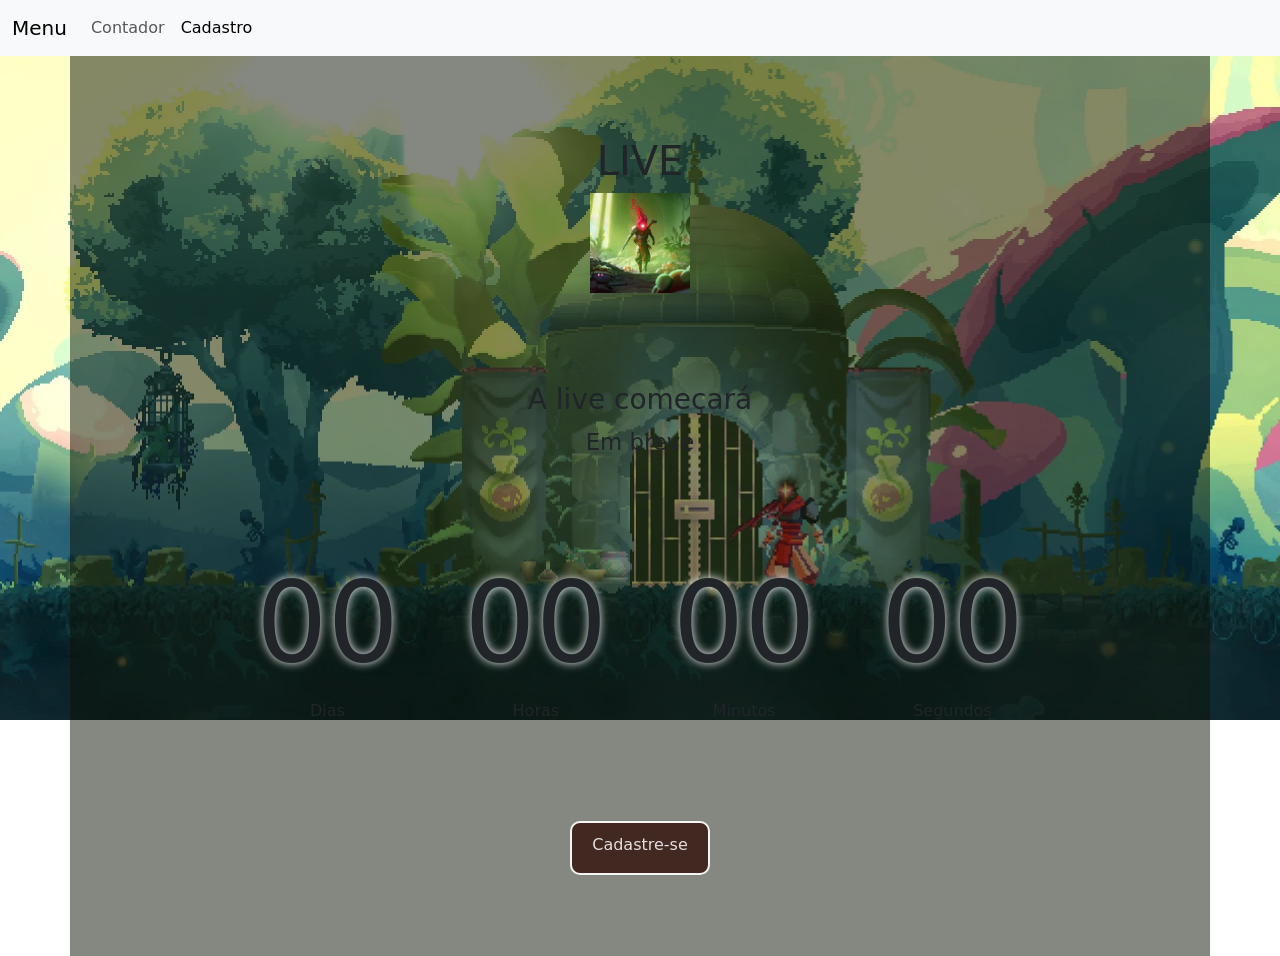
==== index.html @ 57c59562 "Aula 19/08" ====
<!DOCTYPE html>
<html lang="pt-br">
<head>
    <meta charset="UTF-8">
    <meta name="viewport" content="width=device-width, initial-scale=1.0">
    <link rel="stylesheet" href="/css/style.css">
    <link rel="stylesheet" href="/css/bootstrap.css">
    <script src="js/bootstrap.js"></script>
    <title>Contador</title>
</head>
<body>
    <nav class="navbar navbar-expand-lg bg-body-tertiary">
        <div class="container-fluid">
            <a class="navbar-brand" href="#">Menu</a>
            <button class="navbar-toggler" type="button" data-bs-toggle="collapse" data-bs-target="#navbarNav"
                aria-controls="navbarNav" aria-expanded="false" aria-label="Toggle navigation">
                <span class="navbar-toggler-icon"></span>
            </button>
            <div class="collapse navbar-collapse" id="navbarNav">
                <ul class="navbar-nav">
                    <li class="nav-item">
                        <a class="nav-link" href="index.html">Contador</a>
                    </li>
                    <li class="nav-item">
                        <a class="nav-link active" aria-current="page" href="cadastro.html">Cadastro</a>
                    </li>
            </div>
        </div>
    </nav>


    <div class="container">
        <div class='title'>            
            <h1>LIVE</h1>
            <img class="eu" src="assets/images.jpg" alt="eu">
            <h3>A live começará</h3>
            <p>Em breve</p>
        </div>

        <div class="countdown">
            <div >
                <h1 id="dias">00</h1>
                <p>Dias</p>
            </div>
            <div>
                <h1 id="horas">00</h1>
                <p>Horas</p>
            </div>
            <div>
                <h1  id="minutos">00</h1>
                <p>Minutos</p>
            </div>
            <div>
                <h1 id="segundos">00</h1>
                <p>Segundos</p>
            </div>
        </div>

        <div class='button' id='btnCadastrar'>            
            <p>Cadastre-se</p>
        </div>
    </div>

    <script src="js/script.js"></script>
</body>
</html>
---- css/style.css ----
*{
    margin:0;
    padding: 0;
    box-sizing: border-box;
}
.eu{
    width: 100px;
    margin-bottom: 90px;
}

body{
    /* background-image: url('/assets/bg-contador.png');  */
    background-image: url(../assets/dead.webp);
    /* background-image: url('./bg-contador.png'); */
    background-size: 100%;
    background-repeat: no-repeat;
    color: whitesmoke;
    font-family: 'Montserrat', sans-serif;
    /* user-select: none; */
}
.normal{
    background-color: #ffff;
}
.container{
    display: flex;
    flex-direction: column;
    width: 100vw;
    height: 100vh;
    align-items: center;
    justify-content: space-evenly;
    text-align: center;
    background-color: #0d130480;
}

h3{
    font-size: 20px;
}
.title {
    font-size: calc(10px + 3vw);
}

.title p {
    font-size: calc(10px + 1vw);
}

.countdown{
    display: flex;
    width: 60vw;
    justify-content: space-between;
    flex-wrap: wrap;
}

.countdown h1{
    font-size: calc(10px + 8vw);
    text-shadow: 0 0 10px  whitesmoke;
}

.button{
    background-color: rgb(65, 40, 33);
    color: rgb(228, 222, 222);
    padding-top: 10px;
    padding-right: 20px;
    padding-left: 20px;
    cursor: pointer;
    border: solid 2px whitesmoke;
    border-radius: 10px;
}

.button:hover {
    background-color: rgb(82, 53, 45);
    color: whitesmoke;
}
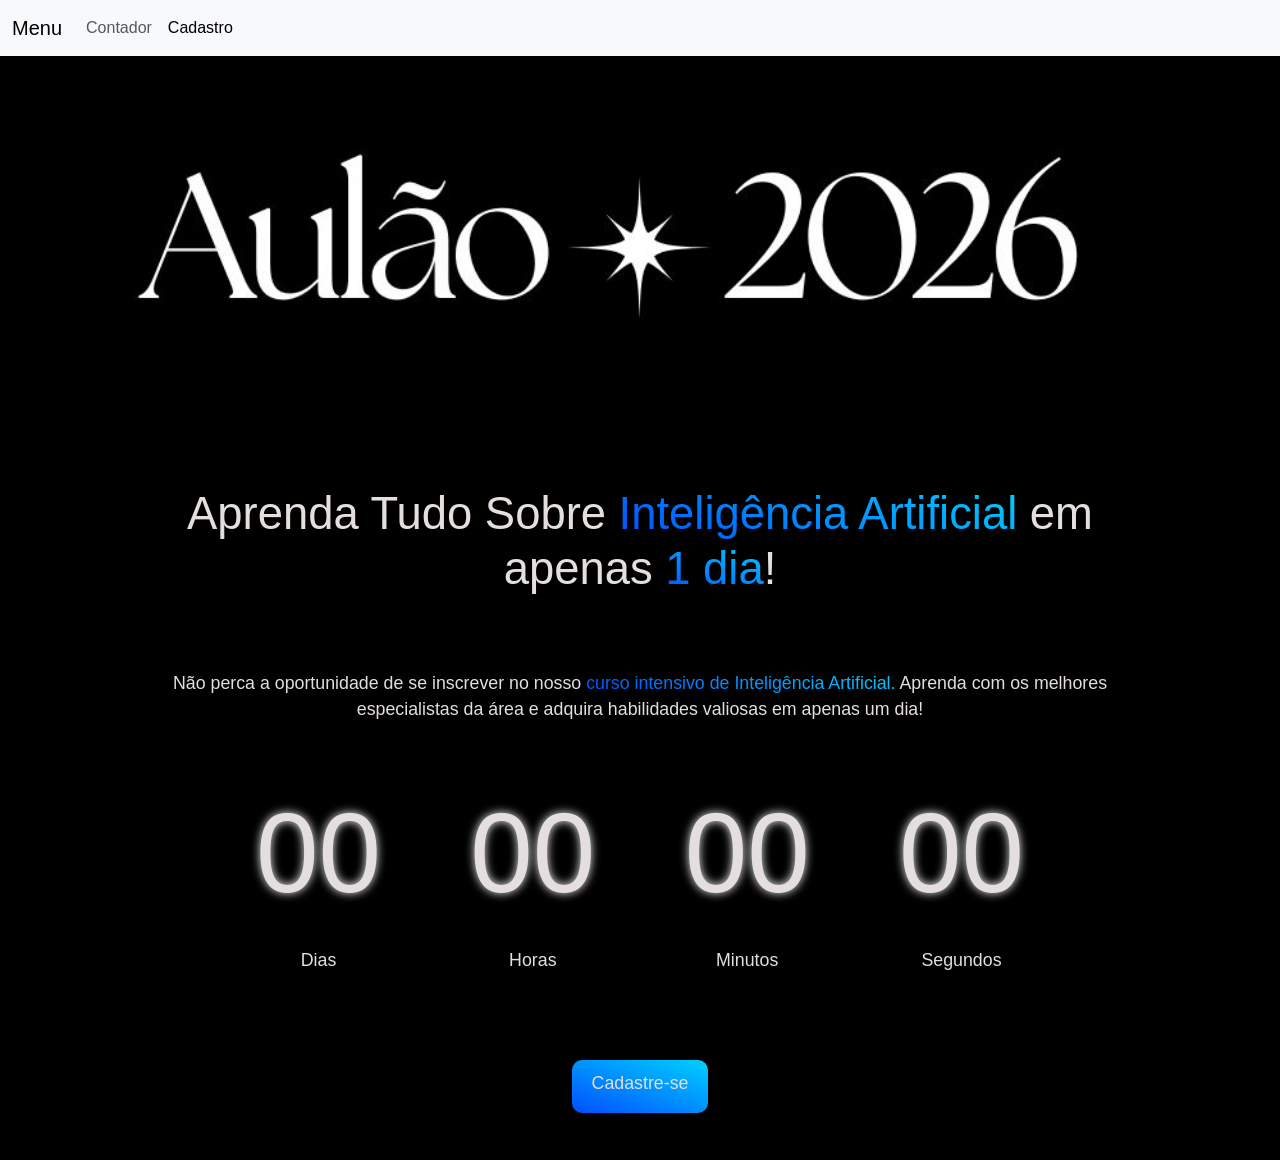
==== commit ac9161fa: "Aula 26/08 Desenvolvimento da página index" ====
--- a/index.html
+++ b/index.html
@@ -1,13 +1,15 @@
 <!DOCTYPE html>
 <html lang="pt-br">
+
 <head>
     <meta charset="UTF-8">
     <meta name="viewport" content="width=device-width, initial-scale=1.0">
-    <link rel="stylesheet" href="/css/style.css">
     <link rel="stylesheet" href="/css/bootstrap.css">
+    <link rel="stylesheet" href="/css/index.css">
     <script src="js/bootstrap.js"></script>
     <title>Contador</title>
 </head>
+
 <body>
     <nav class="navbar navbar-expand-lg bg-body-tertiary">
         <div class="container-fluid">
@@ -28,17 +30,26 @@
         </div>
     </nav>
 
+    <div id="carouselExampleSlidesOnly" class="carousel slide" data-bs-ride="carousel">
+        <div class="carousel-inner">
+            <div class="carousel-item active">
+                <img src="assets/Aulão.jpg" class="d-block w-100" alt="Imagem Carrosel 1">
+            </div>
+            <div class="carousel-item">
+                <img src="assets/TudoSobre.jpg" class="d-block w-100" alt="Imagem Carrosel 2">
+            </div>
+            <div class="carousel-item">
+                <img src="assets/Implantacao.jpg" class="d-block w-100" alt="Imagem Carrosel 3">
+            </div>
+        </div>
+    </div>
 
     <div class="container">
-        <div class='title'>            
-            <h1>LIVE</h1>
-            <img class="eu" src="assets/images.jpg" alt="eu">
-            <h3>A live começará</h3>
-            <p>Em breve</p>
-        </div>
+        <h1>Aprenda Tudo Sobre <span class="destaque">Inteligência Artificial</span> em apenas <span class="destaque">1 dia</span>!</h1>
+        <p>Não perca a oportunidade de se inscrever no nosso <span class="destaque">curso intensivo de Inteligência Artificial.</span> Aprenda com os melhores especialistas da área e adquira habilidades valiosas em apenas um dia!</p>
 
         <div class="countdown">
-            <div >
+            <div>
                 <h1 id="dias">00</h1>
                 <p>Dias</p>
             </div>
@@ -47,7 +58,7 @@
                 <p>Horas</p>
             </div>
             <div>
-                <h1  id="minutos">00</h1>
+                <h1 id="minutos">00</h1>
                 <p>Minutos</p>
             </div>
             <div>
@@ -56,11 +67,12 @@
             </div>
         </div>
 
-        <div class='button' id='btnCadastrar'>            
+        <div class='button' id='btnCadastrar'>
             <p>Cadastre-se</p>
         </div>
     </div>
 
     <script src="js/script.js"></script>
 </body>
+
 </html>
--- a/css/index.css
+++ b/css/index.css
@@ -0,0 +1,71 @@
+/* * {
+    margin: 0;
+    padding: 0;
+    box-sizing: border-box;
+} */
+
+body {
+    background: black;
+    color: rgb(228, 222, 222);
+    font-family: 'Segoe UI', Tahoma, Geneva, Verdana, sans-serif;
+}
+
+h1 {
+    font-size: calc(7px + 3vw);
+    padding-bottom: calc(5px + 1vw);
+}
+
+p {
+    font-size: calc(5px + 1vw);
+}
+
+.destaque{
+    background: linear-gradient(20deg, rgba(0, 79, 255, 1) 0%, rgba(0, 209, 255, 1) 100%);
+    -webkit-background-clip: text;
+    -webkit-text-fill-color: transparent;
+}
+
+.container {
+    display: flex;
+    flex-direction: column;
+    width: 80vw;
+    height: 80vh;
+    align-items: center;
+    justify-content: space-evenly;
+    text-align: center;
+}
+
+.title {
+    font-size: calc(10px + 3vw);
+}
+
+.title p {
+    font-size: calc(10px + 1vw);
+}
+
+.countdown {
+    display: flex;
+    width: 60vw;
+    justify-content: space-between;
+    flex-wrap: wrap;
+}
+
+.countdown h1 {
+    font-size: calc(10px + 8vw);
+    text-shadow: 0 0 10px whitesmoke;
+}
+
+.button {
+    background: linear-gradient(20deg, rgba(0, 79, 255, 1) 0%, rgba(0, 209, 255, 1) 100%);
+    color: rgb(228, 222, 222);
+    margin-top: calc(10px + 1vw);
+    padding-top: 10px;
+    padding-right: 20px;
+    padding-left: 20px;
+    cursor: pointer;
+    border-radius: 10px;
+}
+
+.button:hover {
+    background: linear-gradient(20deg, rgba(0, 48, 153, 1) 40%, rgba(0, 131, 161, 1) 100%);
+}
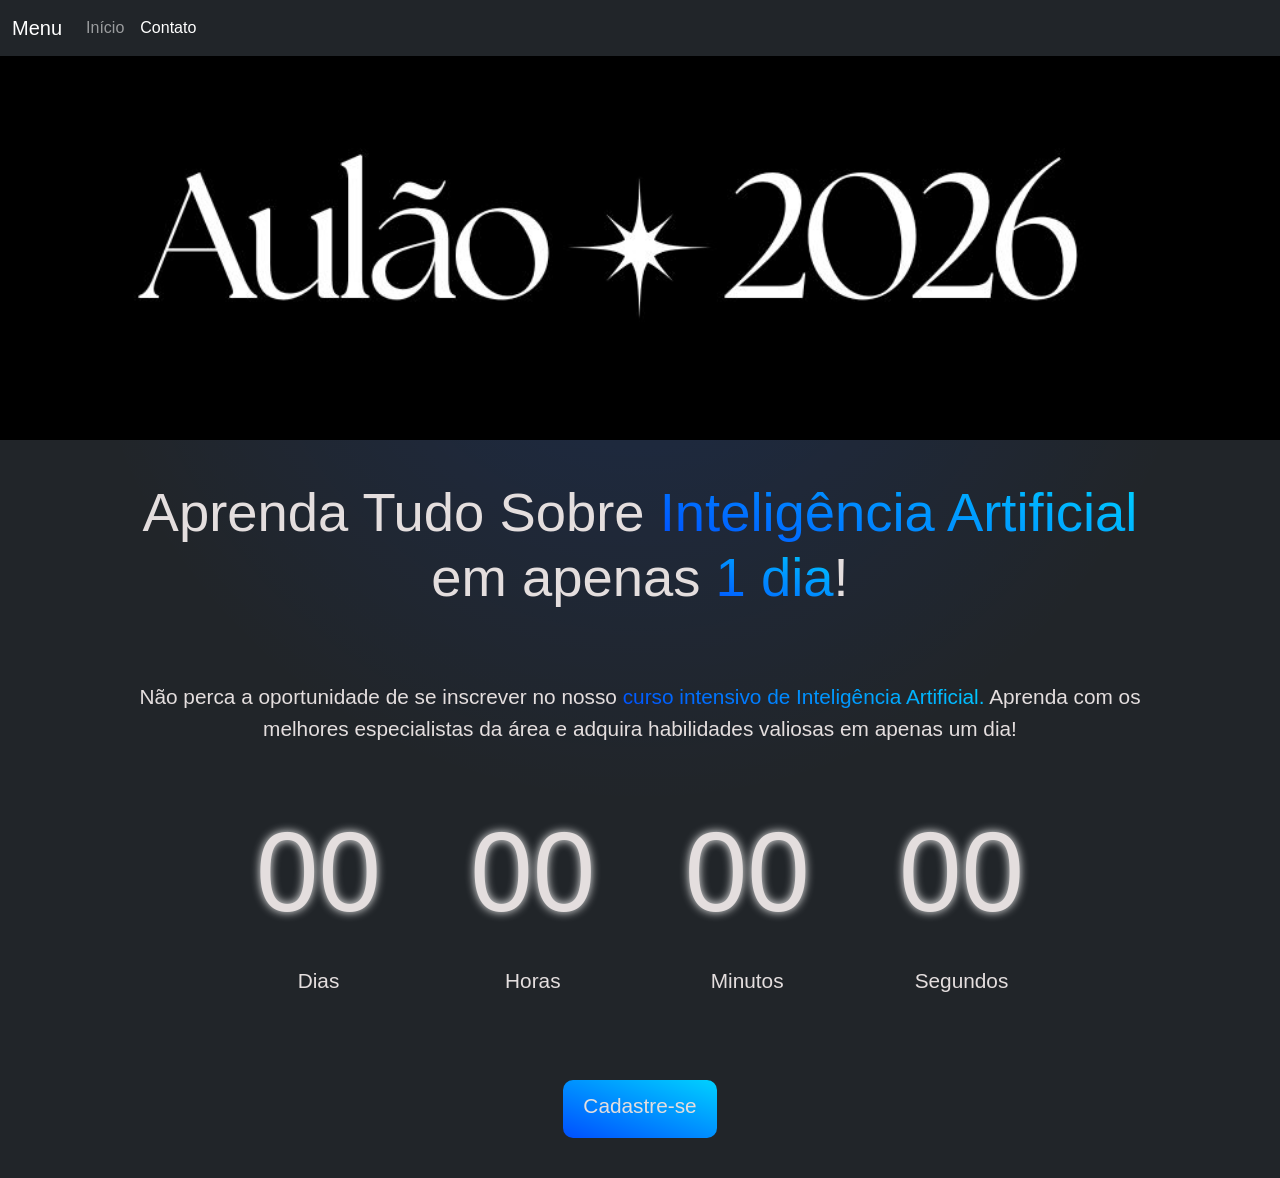
==== commit 6342cc8b: "..." ====
--- a/index.html
+++ b/index.html
@@ -11,7 +11,7 @@
 </head>
 
 <body>
-    <nav class="navbar navbar-expand-lg bg-body-tertiary">
+    <nav class="navbar navbar-expand-lg bg-dark navbar-dark">
         <div class="container-fluid">
             <a class="navbar-brand" href="#">Menu</a>
             <button class="navbar-toggler" type="button" data-bs-toggle="collapse" data-bs-target="#navbarNav"
@@ -21,11 +21,12 @@
             <div class="collapse navbar-collapse" id="navbarNav">
                 <ul class="navbar-nav">
                     <li class="nav-item">
-                        <a class="nav-link" href="index.html">Contador</a>
+                        <a class="nav-link" href="index.html">Início</a>
                     </li>
                     <li class="nav-item">
-                        <a class="nav-link active" aria-current="page" href="cadastro.html">Cadastro</a>
+                        <a class="nav-link active" aria-current="page" href="contato.html">Contato</a>
                     </li>
+                </ul>
             </div>
         </div>
     </nav>
--- a/css/index.css
+++ b/css/index.css
@@ -5,18 +5,21 @@
 } */
 
 body {
-    background: black;
+    background: 
+        radial-gradient(circle at 50% 20%, rgba(0, 79, 255, 0.15), transparent 50%),
+        #212529;
     color: rgb(228, 222, 222);
     font-family: 'Segoe UI', Tahoma, Geneva, Verdana, sans-serif;
+    min-height: 100vh;
 }
 
 h1 {
-    font-size: calc(7px + 3vw);
+    font-size: clamp(1.5rem, 3vw + 1rem, 3.5rem);
     padding-bottom: calc(5px + 1vw);
 }
 
 p {
-    font-size: calc(5px + 1vw);
+    font-size: clamp(0.9rem, 1vw + 0.5rem, 1.3rem);
 }
 
 .destaque{
@@ -29,10 +32,11 @@
     display: flex;
     flex-direction: column;
     width: 80vw;
-    height: 80vh;
     align-items: center;
-    justify-content: space-evenly;
+    justify-content: center;
+    gap: clamp(20px, 5vh, 60px);
     text-align: center;
+    padding: 40px 0;
 }
 
 .title {
@@ -64,8 +68,10 @@
     padding-left: 20px;
     cursor: pointer;
     border-radius: 10px;
+    transition: background 1s ease, transform 0.2s ease;
 }
 
 .button:hover {
     background: linear-gradient(20deg, rgba(0, 48, 153, 1) 40%, rgba(0, 131, 161, 1) 100%);
+    transform: translateY(-2px);
 }
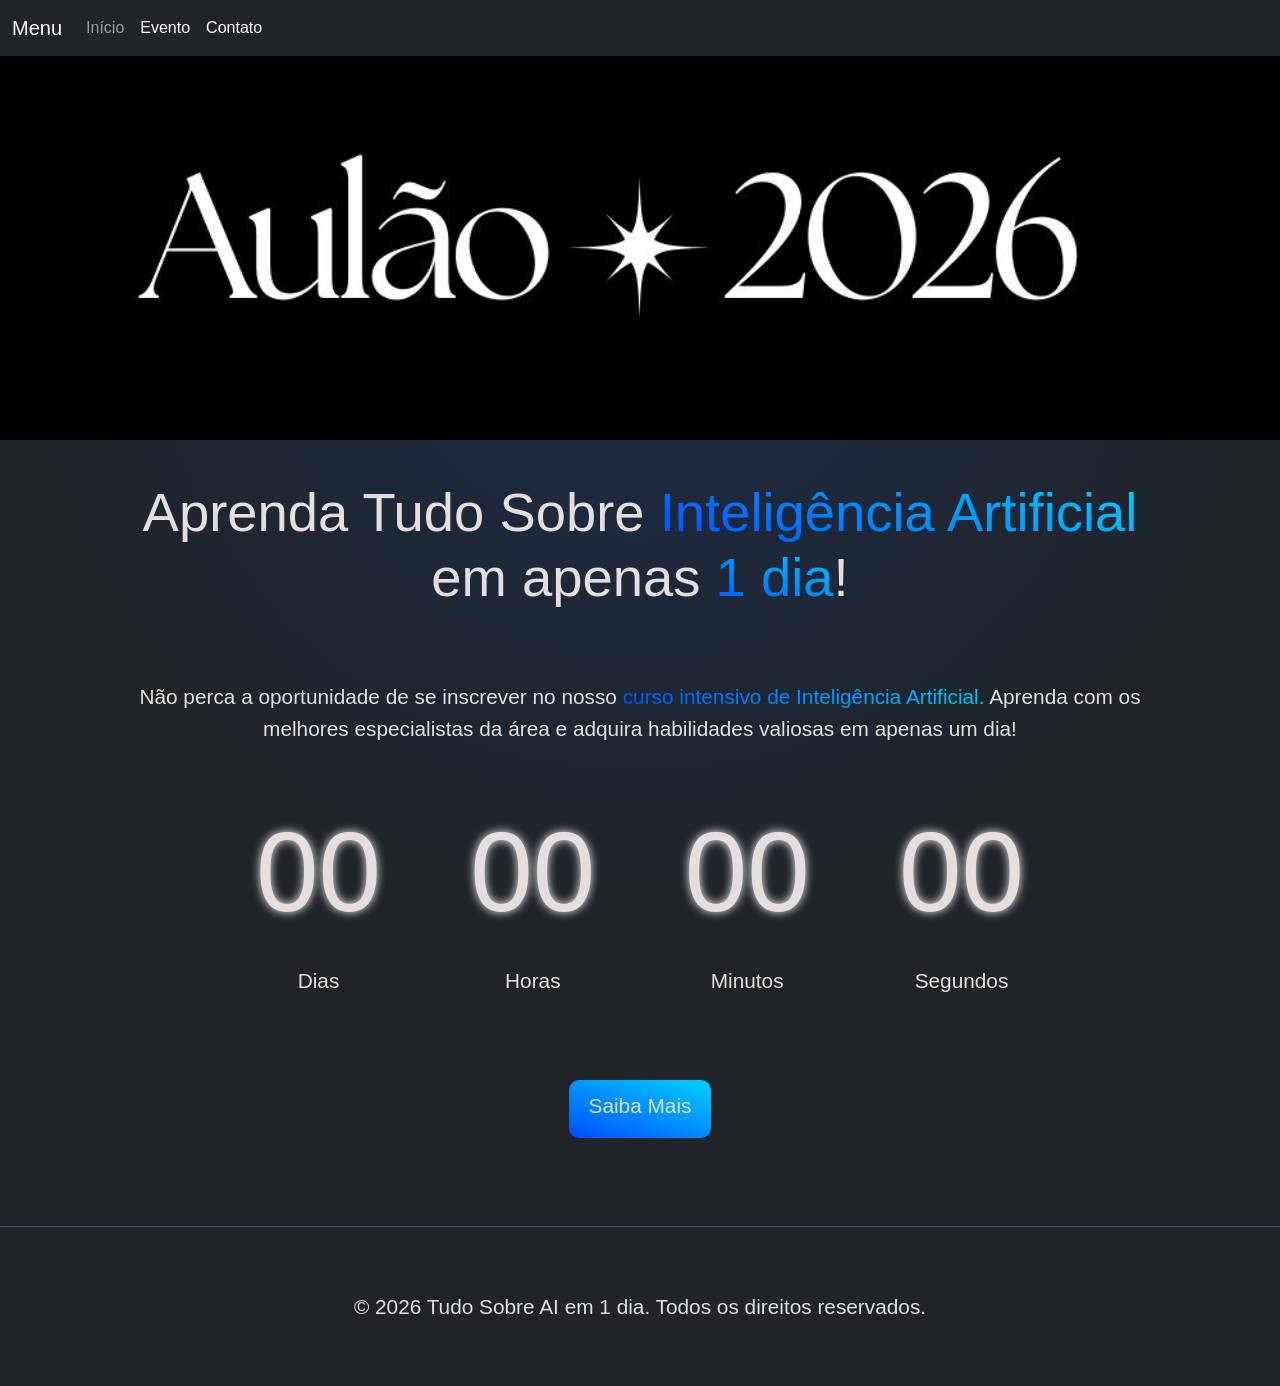
==== commit b7a2ec8b: "Finalizado Detalhes" ====
--- a/index.html
+++ b/index.html
@@ -1,5 +1,5 @@
 <!DOCTYPE html>
-<html lang="pt-br">
+<html lang="pt-br" data-bs-theme="dark">
 
 <head>
     <meta charset="UTF-8">
@@ -24,6 +24,9 @@
                         <a class="nav-link" href="index.html">Início</a>
                     </li>
                     <li class="nav-item">
+                        <a class="nav-link active" aria-current="page" href="evento.html">Evento</a>
+                    </li>
+                    <li class="nav-item">
                         <a class="nav-link active" aria-current="page" href="contato.html">Contato</a>
                     </li>
                 </ul>
@@ -46,8 +49,11 @@
     </div>
 
     <div class="container">
-        <h1>Aprenda Tudo Sobre <span class="destaque">Inteligência Artificial</span> em apenas <span class="destaque">1 dia</span>!</h1>
-        <p>Não perca a oportunidade de se inscrever no nosso <span class="destaque">curso intensivo de Inteligência Artificial.</span> Aprenda com os melhores especialistas da área e adquira habilidades valiosas em apenas um dia!</p>
+        <h1>Aprenda Tudo Sobre <span class="destaque">Inteligência Artificial</span> em apenas <span class="destaque">1
+                dia</span>!</h1>
+        <p>Não perca a oportunidade de se inscrever no nosso <span class="destaque">curso intensivo de Inteligência
+                Artificial.</span> Aprenda com os melhores especialistas da área e adquira habilidades valiosas em
+            apenas um dia!</p>
 
         <div class="countdown">
             <div>
@@ -69,11 +75,16 @@
         </div>
 
         <div class='button' id='btnCadastrar'>
-            <p>Cadastre-se</p>
+            <p>Saiba Mais</p>
         </div>
     </div>
 
     <script src="js/script.js"></script>
+    <footer class="border-top py-4 mt-5">
+    <div class="container text-center">
+        <p class="mb-0">&copy; 2026 Tudo Sobre AI em 1 dia. Todos os direitos reservados.</p>
+    </div>
+</footer>
 </body>
 
 </html>
--- a/css/index.css
+++ b/css/index.css
@@ -1,8 +1,3 @@
-/* * {
-    margin: 0;
-    padding: 0;
-    box-sizing: border-box;
-} */
 
 body {
     background: 
